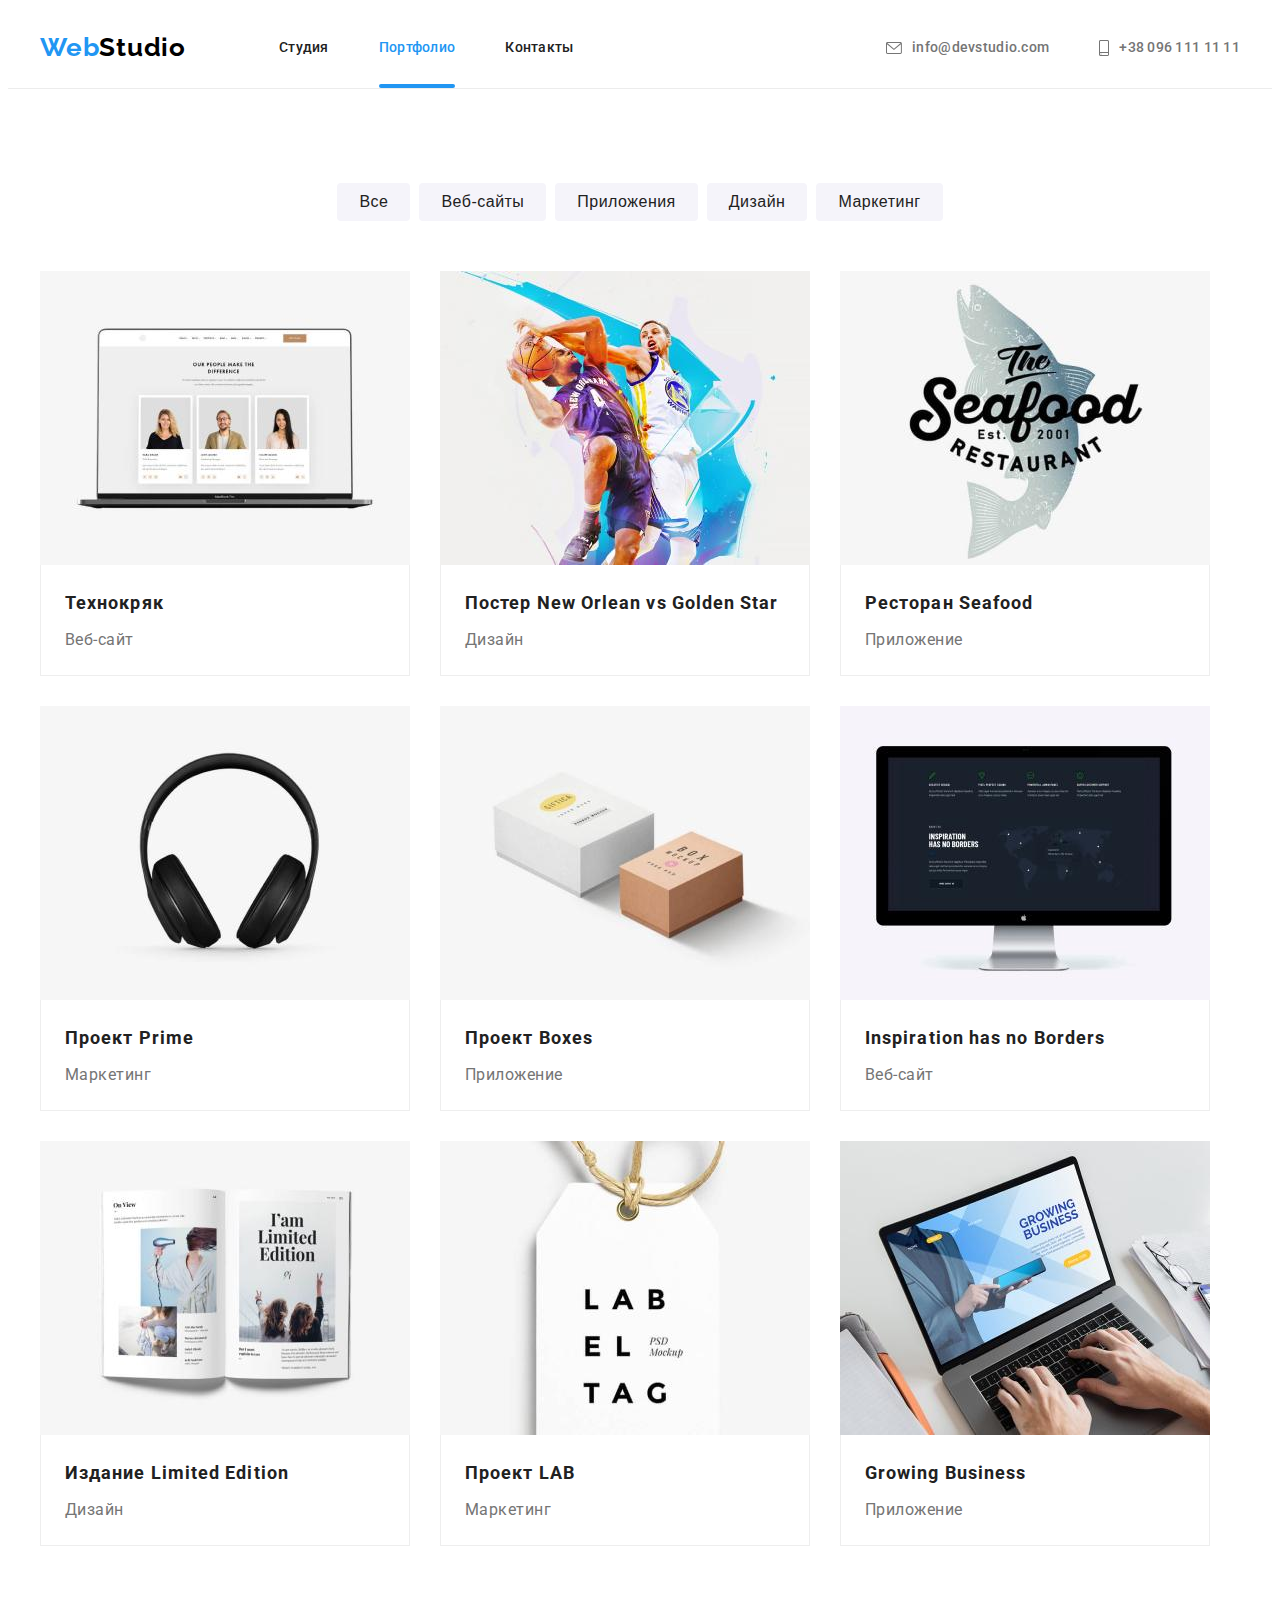
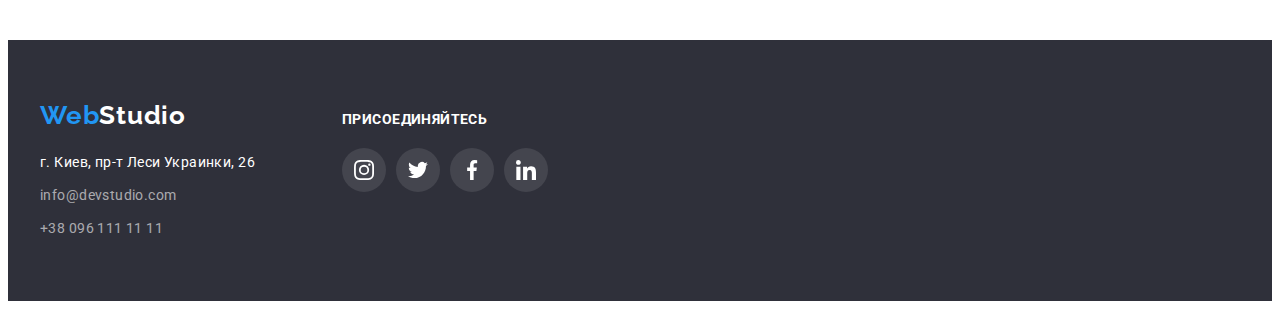
==== portfolio.html @ da031904 "copy hw5" ====
<!DOCTYPE html>
<html lang="ru">
  <head>
    <meta charset="UTF-8" />
    <meta http-equiv="X-UA-Compatible" content="IE=edge" />
    <meta name="viewport" content="width=device-width, initial-scale=1.0" />
    <title>Web Studio</title>
    <link rel="preconnect" href="https://fonts.googleapis.com" />
    <link rel="preconnect" href="https://fonts.gstatic.com" crossorigin />
    <link rel="preconnect" href="https://fonts.googleapis.com" />
    <link rel="preconnect" href="https://fonts.gstatic.com" crossorigin />
    <link
      href="https://fonts.googleapis.com/css2?family=Raleway:wght@700&family=Roboto:wght@400;500;700;900&display=swap"
      rel="stylesheet"
    />
    <link
      rel="stylesheet"
      href="https://cdnjs.cloudflare.com/ajax/libs/modern-normalize/1.1.0/modern-normalize.min.css"
      integrity="sha512-wpPYUAdjBVSE4KJnH1VR1HeZfpl1ub8YT/NKx4PuQ5NmX2tKuGu6U/JRp5y+Y8XG2tV+wKQpNHVUX03MfMFn9Q=="
      crossorigin="anonymous"
      referrerpolicy="no-referrer"
    />

    <link rel="stylesheet" href="./css/styles.css" />
  </head>
  <body>
    <!-- header -->
    <header>
      <div class="container header">
        <nav class="main-nav">
          <a class="logo" href="./index.html"><span class="logo-accent">Web</span>Studio</a>
          <ul class="site-nav list">
            <li><a class="link" href="./index.html">Студия</a></li>
            <li><a class="link is-active-page" href="./portfolio.html">Портфолио</a></li>
            <li><a class="link" href="">Контакты</a></li>
          </ul>
        </nav>
        <ul class="contacts list">
          <li>
            <a class="link" href="mailto:info@devstudio.com">
              <svg class="icon" width="16" height="12">
                <use href="./images/sprite.svg#pics-envelope"></use>
              </svg>
              info@devstudio.com</a
            >
          </li>
          <li>
            <a class="link" href="tel:+380961111111">
              <svg class="icon" width="10" height="16">
                <use href="./images/sprite.svg#pics-smartphone"></use>
              </svg>
              +38 096 111 11 11</a
            >
          </li>
        </ul>
      </div>
    </header>

    <main>
      <h1 class="visually-hidden">Портфолио</h1>
      <section class="portfolio section">
        <div class="container">
          <ul class="portfolio-selection list">
            <li><button class="btn" type="button">Все</button></li>
            <li><button class="btn" type="button">Веб-сайты</button></li>
            <li><button class="btn" type="button">Приложения</button></li>
            <li><button class="btn" type="button">Дизайн</button></li>
            <li><button class="btn" type="button">Маркетинг</button></li>
          </ul>

          <ul class="portfolio-projects list">
            <li class="item">
              <a href="">
                <div class="thumb">
                  <img
                    src="./images/port1-technocrack.jpg"
                    width="370"
                    height="294"
                    alt="Технокряк"
                  />
                  <div class="card-overlay">
                    Технокряк это современная площадка распространения коронавируса. Компании
                    используют эту платформу для цифрового шпионажа и атак на защищённые сервера
                    конкурентов.
                  </div>
                </div>
                <div class="card-description">
                  <h2>Технокряк</h2>
                  <p>Веб-сайт</p>
                </div>
              </a>
            </li>

            <li class="item">
              <a href="">
                <div class="thumb">
                  <img
                    src="./images/port2-poster-basketball.jpg"
                    width="370"
                    height="294"
                    alt="Постер New Orlean vs Golden Star"
                  />
                  <div class="card-overlay">
                    Технокряк это современная площадка распространения коронавируса. Компании
                    используют эту платформу для цифрового шпионажа и атак на защищённые сервера
                    конкурентов.
                  </div>
                </div>
                <div class="card-description">
                  <h2>Постер New Orlean vs Golden Star</h2>
                  <p>Дизайн</p>
                </div>
              </a>
            </li>

            <li class="item">
              <a href="">
                <div class="thumb">
                  <img
                    src="./images/port3-restaurant.jpg"
                    width="370"
                    height="294"
                    alt="Ресторан Seafood"
                  />
                  <div class="card-overlay">
                    Технокряк это современная площадка распространения коронавируса. Компании
                    используют эту платформу для цифрового шпионажа и атак на защищённые сервера
                    конкурентов.
                  </div>
                </div>
                <div class="card-description">
                  <h2>Ресторан Seafood</h2>
                  <p>Приложение</p>
                </div>
              </a>
            </li>

            <li class="item">
              <a href="">
                <div class="thumb">
                  <img src="./images/port4-prime.jpg" width="370" height="294" alt="Проект Prime" />
                  <div class="card-overlay">
                    Технокряк это современная площадка распространения коронавируса. Компании
                    используют эту платформу для цифрового шпионажа и атак на защищённые сервера
                    конкурентов.
                  </div>
                </div>
                <div class="card-description">
                  <h2>Проект Prime</h2>
                  <p>Маркетинг</p>
                </div>
              </a>
            </li>

            <li class="item">
              <a href="">
                <div class="thumb">
                  <img src="./images/port5-boxes.jpg" width="370" height="294" alt="Проект Prime" />
                  <div class="card-overlay">
                    Технокряк это современная площадка распространения коронавируса. Компании
                    используют эту платформу для цифрового шпионажа и атак на защищённые сервера
                    конкурентов.
                  </div>
                </div>
                <div class="card-description">
                  <h2>Проект Boxes</h2>
                  <p>Приложение</p>
                </div>
              </a>
            </li>

            <li class="item">
              <a href="">
                <div class="thumb">
                  <img
                    src="./images/port6-inspiration.jpg"
                    width="370"
                    height="294"
                    alt="Inspiration has no Borders"
                  />
                  <div class="card-overlay">
                    Технокряк это современная площадка распространения коронавируса. Компании
                    используют эту платформу для цифрового шпионажа и атак на защищённые сервера
                    конкурентов.
                  </div>
                </div>
                <div class="card-description">
                  <h2>Inspiration has no Borders</h2>
                  <p>Веб-сайт</p>
                </div>
              </a>
            </li>

            <li class="item">
              <a href="">
                <div class="thumb">
                  <img
                    src="./images/port7-limited-edition.jpg"
                    width="370"
                    height="294"
                    alt="Издание Limited Edition"
                  />
                  <div class="card-overlay">
                    Технокряк это современная площадка распространения коронавируса. Компании
                    используют эту платформу для цифрового шпионажа и атак на защищённые сервера
                    конкурентов.
                  </div>
                </div>
                <div class="card-description">
                  <h2>Издание Limited Edition</h2>
                  <p>Дизайн</p>
                </div>
              </a>
            </li>

            <li class="item">
              <a href="">
                <div class="thumb">
                  <img src="./images/port8-label.jpg" width="370" height="294" alt="Проект LAB" />
                  <div class="card-overlay">
                    Технокряк это современная площадка распространения коронавируса. Компании
                    используют эту платформу для цифрового шпионажа и атак на защищённые сервера
                    конкурентов.
                  </div>
                </div>
                <div class="card-description">
                  <h2>Проект LAB</h2>
                  <p>Маркетинг</p>
                </div>
              </a>
            </li>

            <li class="item">
              <a href="">
                <div class="thumb">
                  <img
                    src="./images/port9-growing-business.jpg"
                    width="370"
                    height="294"
                    alt="Growing Business"
                  />
                  <div class="card-overlay">
                    Технокряк это современная площадка распространения коронавируса. Компании
                    используют эту платформу для цифрового шпионажа и атак на защищённые сервера
                    конкурентов.
                  </div>
                </div>
                <div class="card-description">
                  <h2>Growing Business</h2>
                  <p>Приложение</p>
                </div>
              </a>
            </li>
          </ul>
        </div>
      </section>
    </main>

    <!-- footer -->
    <footer class="footer">
      <div class="container">
        <div class="our-location">
          <a class="logo" href="./index.html"><span class="logo-accent">Web</span>Studio</a>
          <address class="address">
            <p>г. Киев, пр-т Леси Украинки, 26</p>
            <a class="link" href="mailto:info@devstudio.com">info@devstudio.com</a>
            <a class="link" href="tel:+380961111111">+38 096 111 11 11</a>
          </address>
        </div>

        <div class="contact-us">
          <h2>присоединяйтесь</h2>
          <ul class="social-icons list">
            <li>
              <a href="" aria-label="instagram">
                <svg class="icon" width="20" height="20">
                  <use href="./images/sprite.svg#socials-instagram"></use>
                </svg>
              </a>
            </li>

            <li>
              <a href="" aria-label="twitter">
                <svg class="icon" width="20" height="20">
                  <use href="./images/sprite.svg#socials-twitter"></use>
                </svg>
              </a>
            </li>

            <li>
              <a href="" aria-label="facebook">
                <svg class="icon" width="20" height="20">
                  <use href="./images/sprite.svg#socials-facebook"></use>
                </svg>
              </a>
            </li>

            <li>
              <a href="" aria-label="linkedin">
                <svg class="icon" width="20" height="20">
                  <use href="./images/sprite.svg#socials-linkedin"></use>
                </svg>
              </a>
            </li>
          </ul>
        </div>
      </div>
    </footer>
  </body>
</html>
---- css/styles.css ----
:root {
  --text-main: #757575;
  --text-accent: #2196f3;
  --text-heading: #212121;
  --text-white: #ffffff;

  --bg-main: #ffffff;
  --bg-section: #2f303a;
  --bg-accent: #f5f4fa;

  --card-set-gap: 30px;
}

h1,
h2,
h3,
h4,
h5,
h6,
p,
ul {
  margin: 0;
  padding: 0;
}

img {
  display: block;
  max-width: 100%;
  height: auto;
}

body {
  background-color: var(--bg-main);
  color: var(--text-main);
  font-family: Roboto;
}

.container {
  width: 1200px;
  padding-left: 15px;
  padding-right: 15px;
  margin-left: auto;
  margin-right: auto;
}

.list {
  list-style: none;
}

.link {
  text-decoration: none;
  color: inherit;

  transition: color 250ms cubic-bezier(0.4, 0, 0.2, 1);
}

.link:hover,
.link:focus {
  color: var(--text-accent);
}

/* header */
header {
  border-bottom: 1px solid #ececec;
}

.header {
  display: flex;
  align-items: center;
  justify-content: space-between;
}

.main-nav {
  display: flex;
  align-items: center;
}

.logo {
  font-family: 'Raleway', sans-serif;
  font-weight: 700;
  font-size: 26px;
  line-height: 1.2;
  letter-spacing: 0.03em;
  color: #000000;
  text-decoration: none;
}

.main-nav .logo {
  margin-right: 93px;
}

.logo-accent {
  color: var(--text-accent);
}

.contacts,
.site-nav {
  display: flex;
  justify-content: center;
  align-items: center;

  font-weight: 500;
  font-size: 14px;
  line-height: 1.14;
  letter-spacing: 0.02em;
}

.site-nav a {
  padding-top: 32px;
  padding-bottom: 32px;
  display: block;
}

.contacts > li:not(:last-child) {
  margin-right: 50px;
}

.contacts .icon {
  fill: currentColor;
  margin-right: 10px;
}

.contacts a {
  display: flex;
  align-items: center;
}

.site-nav {
  color: var(--text-heading);
  margin: 0;
  padding: 0;
}

.site-nav > li:not(:last-child) {
  margin-right: 50px;
}

.site-nav .is-active-page {
  position: relative;
  color: var(--text-accent);
}

.site-nav .is-active-page::after {
  content: '';

  position: absolute;
  bottom: 0;
  display: block;
  height: 4px;
  width: 100%;
  background-color: var(--text-accent);
  border-radius: 2px;
}
/* main */

.section {
  padding-top: 94px;
  padding-bottom: 94px;
}

/* sectin-order */

.sectin-order {
  text-align: center;
  padding-top: 200px;
  padding-bottom: 200px;

  max-width: 1600px;
  height: 600px;
  margin-left: auto;
  margin-right: auto;

  background-image: linear-gradient(to right, rgba(47, 48, 58, 0.4), rgba(47, 48, 58, 0.4)),
    url(../images/banner.jpg);
  background-repeat: no-repeat;
  background-position: center;
  background-size: cover;
}

.sectin-order h1 {
  margin-bottom: 30px;
  max-width: 700px;
  display: block;
  text-align: center;
  margin-left: auto;
  margin-right: auto;
  font-weight: 900;
  font-size: 44px;
  line-height: 1.36;
  letter-spacing: 0.06em;
  color: var(--text-white);
  text-transform: uppercase;
}

.sectin-order button {
  font-weight: 700;
  font-size: 16px;
  line-height: 1.87;
  letter-spacing: 0.06em;
  color: var(--text-white);
  background: var(--text-accent);
  box-shadow: 0px 4px 4px rgba(0, 0, 0, 0.15);
  border-radius: 4px;
  cursor: pointer;

  transition: background 250ms cubic-bezier(0.4, 0, 0.2, 1);
}

.sectin-order button:hover,
.sectin-order button:focus {
  background: #188ce8;
}

/* benefits-section */
.benefits-section.section {
  padding-bottom: 0;
}

.benefits-section h3 {
  font-weight: 700;
  font-size: 14px;
  line-height: 1.14;
  letter-spacing: 0.03em;
  text-transform: uppercase;
  color: var(--text-heading);
  margin-bottom: 10px;
}

.benefits-section p {
  font-size: 14px;
  line-height: 1.71;
  letter-spacing: 0.03em;
}

.benefits-list {
  display: flex;
  justify-content: space-between;
}

.benefits-list .thumb {
  margin-bottom: 30px;
  display: flex;
  justify-content: center;
  align-items: center;

  background: var(--bg-accent);
  border-radius: 4px;
  width: 270px;
  height: 120px;
}

.benefits-list > li {
  width: calc((100% - var(--card-set-gap) * 3) / 4);
}

.benefits-list > li:not(:last-child) {
  margin-right: var(--card-set-gap);
}

/* work-section */
.section-heading {
  margin-bottom: 50px;

  font-weight: 700;
  font-size: 36px;
  line-height: 1.17;
  text-align: center;
  letter-spacing: 0.03em;
  color: var(--text-heading);
}

.work-list {
  display: flex;
}

.work-list > li:not(:last-child) {
  margin-right: var(--card-set-gap);
}

.work-list .thumb {
  position: relative;
}

.work-list .description {
  position: absolute;
  text-align: center;
  padding: 27px;
  left: 0;
  bottom: 0;
  width: 100%;
  min-height: 70px;
  font-weight: 700;
  font-size: 14px;
  line-height: 1.14;
  letter-spacing: 0.03em;
  text-transform: uppercase;
  color: #ffffff;
  background: rgba(47, 48, 58, 0.8);
}

/* team-section */
.team-section {
  background: var(--bg-accent);
}

.card {
  width: 270px;
  background: var(--bg-main);
  text-align: center;
  font-size: 16px;
  line-height: 1.19;
  text-align: center;
  letter-spacing: 0.03em;

  box-shadow: 0px 1px 3px rgba(0, 0, 0, 0.12), 0px 1px 1px rgba(0, 0, 0, 0.14),
    0px 2px 1px rgba(0, 0, 0, 0.2);
  border-radius: 0px 0px 4px 4px;
}

.team-section .card-description {
  padding: var(--card-set-gap);
}

.team-section h3 {
  color: var(--text-heading);
  font-weight: 500;
  font-size: inherit;

  margin: 0 0 10px 0;
}

.team-section p {
  margin-bottom: 16px;
}

.team-list {
  display: flex;
}

.team-list > .card:not(:last-child) {
  margin-right: var(--card-set-gap);
}

.social-icons {
  width: 206px;
  display: flex;
  justify-content: space-between;
}

.social-icons li:not(:last-child) {
  margin-right: 10px;
}

.social-icons a {
  width: 44px;
  height: 44px;
  border-radius: 50%;
  display: flex;
  justify-content: center;
  align-items: center;
  color: #afb1b8;

  transition: color 250ms cubic-bezier(0.4, 0, 0.2, 1),
    background-color 250ms cubic-bezier(0.4, 0, 0.2, 1);
}

.social-icons a:hover,
.social-icons a:focus {
  background-color: var(--text-accent);
  color: var(--bg-accent);
}

.social-icons .icon {
  fill: currentColor;
}

/* Clients Section */
.clients-list {
  display: flex;
}

.clients-list > .client:not(:last-child) {
  margin-right: 30px;
}

.clients-list a {
  display: flex;
  justify-content: center;
  align-items: center;

  width: 170px;
  height: 92px;

  color: #afb1b8;
  border: 1px solid currentColor;
  border-radius: 4px;

  transition: color 250ms cubic-bezier(0.4, 0, 0.2, 1);
}

.clients-list .icon {
  fill: currentColor;
}

.clients-list a:hover,
.clients-list a:focus {
  color: var(--text-accent);
}

/* footer */
.footer {
  padding-top: 60px;
  padding-bottom: 60px;
  background: var(--bg-section);
}

.footer .logo {
  color: var(--text-white);
  display: inline-block;
  margin-bottom: 20px;
}

.address {
  font-size: 14px;
  line-height: 1.71;
  letter-spacing: 0.03em;
  font-style: normal;
  color: rgba(255, 255, 255, 0.6);
}

.address > a {
  display: block;
  margin-top: 9px;
}

.address p {
  color: var(--text-white);
}

.contact-us h2 {
  margin-bottom: 20px;

  font-size: 14px;
  line-height: 1.14;
  letter-spacing: 0.03em;
  text-transform: uppercase;

  color: #ffffff;
}

.footer > .container {
  display: flex;
  align-items: baseline;
}

.our-location {
  min-width: 232px;
  margin-right: 70px;
}

.contact-us a {
  color: var(--text-white);
  background: rgba(255, 255, 255, 0.1);

  transition: background 250ms cubic-bezier(0.4, 0, 0.2, 1);
}

.contact-us a:hover,
.contact-us a:focus {
  background: var(--text-accent);
}

/*  portfolio*/
.portfolio {
  font-family: Roboto;
  background: var(--bg-main);
}

.portfolio-selection {
  display: flex;
  justify-content: center;
  margin-bottom: 50px;
}

.portfolio-selection > li:not(:last-child) {
  margin-right: 9px;
}

.portfolio-selection .btn {
  padding: 6px 22px;
  font-weight: 500;
  font-size: 16px;
  line-height: 1.62;
  text-align: center;
  letter-spacing: 0.03em;
  color: var(--text-heading);
  background: var(--bg-accent);
  border-radius: 4px;
  border: none;

  transition-property: color, background, box-shadow;
  transition-duration: 250ms;
  transition-timing-function: cubic-bezier(0.4, 0, 0.2, 1);
}

.portfolio-selection .btn:hover,
.portfolio-selection .btn:focus {
  color: var(--text-white);
  background: var(--text-accent);

  box-shadow: 0px 3px 1px rgba(0, 0, 0, 0.1), 0px 1px 2px rgba(0, 0, 0, 0.08),
    0px 2px 2px rgba(0, 0, 0, 0.12);
  cursor: pointer;
}

/* portfolio card set */
.portfolio-projects {
  display: flex;
  flex-wrap: wrap;
  margin-top: calc(-1 * var(--card-set-gap));
  margin-left: calc(-1 * var(--card-set-gap));
}

.portfolio-projects > .item {
  flex-basis: calc((100%- 2 * var(--card-set-gap)) / 3);
  margin-left: var(--card-set-gap);
  margin-top: var(--card-set-gap);
}

.portfolio-projects a {
  text-decoration: none;
  color: inherit;

  transition: box-shadow 250ms cubic-bezier(0.4, 0, 0.2, 1);
}

.portfolio-projects a:hover,
.portfolio-projects a:focus {
  display: block;
  box-shadow: 0px 1px 1px rgba(0, 0, 0, 0.12), 0px 4px 4px rgba(0, 0, 0, 0.06),
    1px 4px 6px rgba(0, 0, 0, 0.16);
}

.portfolio-projects .card-description {
  padding: 20px 24px;
  border: 1px solid #eeeeee;
  border-top: none;
}

.portfolio-projects h2 {
  margin: 0 0 4px 0;

  font-weight: 700;
  font-size: 18px;
  line-height: 2;
  letter-spacing: 0.06em;
  color: var(--text-heading);
}

.portfolio-projects p {
  font-size: 16px;
  line-height: 1.87;
  letter-spacing: 0.03em;
  color: var(--text-main);
  margin: 0;
}

.portfolio-projects .thumb {
  position: relative;
  overflow: hidden;
}

.card-overlay {
  position: absolute;
  left: 0;
  bottom: 0;
  width: 100%;
  height: 100%;
  padding: 63px 24px;
  font-size: 18px;
  line-height: 1.56;
  letter-spacing: 0.03em;
  color: #ffffff;
  background: rgba(33, 150, 243, 0.9);

  transform: translateY(100%);
  transition: transform 250ms cubic-bezier(0.4, 0, 0.2, 1);
}

.portfolio-projects a:hover .card-overlay,
.portfolio-projects a:focus .card-overlay {
  transform: translateY(0);
}

/* modal */

.backdrop {
  position: fixed;
  left: 0;
  top: 0;
  width: 100vw;
  height: 100vh;
  background: rgba(0, 0, 0, 0.2);

  opacity: 1;
  transition: opacity 250ms cubic-bezier(0.4, 0, 0.2, 1);
}

.backdrop.is-hidden {
  opacity: 0;
  pointer-events: none;
}

.modal {
  min-width: 528px;
  min-height: 581px;
  position: absolute;
  top: 50%;
  left: 50%;
  transform: translate(-50%, -50%) scale(1);
  background: #ffffff;

  transition: transform 250ms cubic-bezier(0.4, 0, 0.2, 1);
}

.backdrop.is-hidden .modal {
  transform: translate(-50%, -50%) scale(1.2);
}
.modal .close-btn {
  position: absolute;
  top: 8px;
  right: 8px;
  cursor: pointer;
  justify-content: center;
  align-items: center;
  width: 30px;
  height: 30px;
  background: #ffffff;
  border: 1px solid rgba(0, 0, 0, 0.1);
  border-radius: 50%;
  margin: 0;
  padding: 0;
}

/* Visually hidden */
.visually-hidden {
  position: absolute;
  width: 1px;
  height: 1px;
  margin: -1px;
  border: 0;
  padding: 0;
  white-space: nowrap;
  clip-path: inset(100%);
  clip: rect(0 0 0 0);
  overflow: hidden;
}
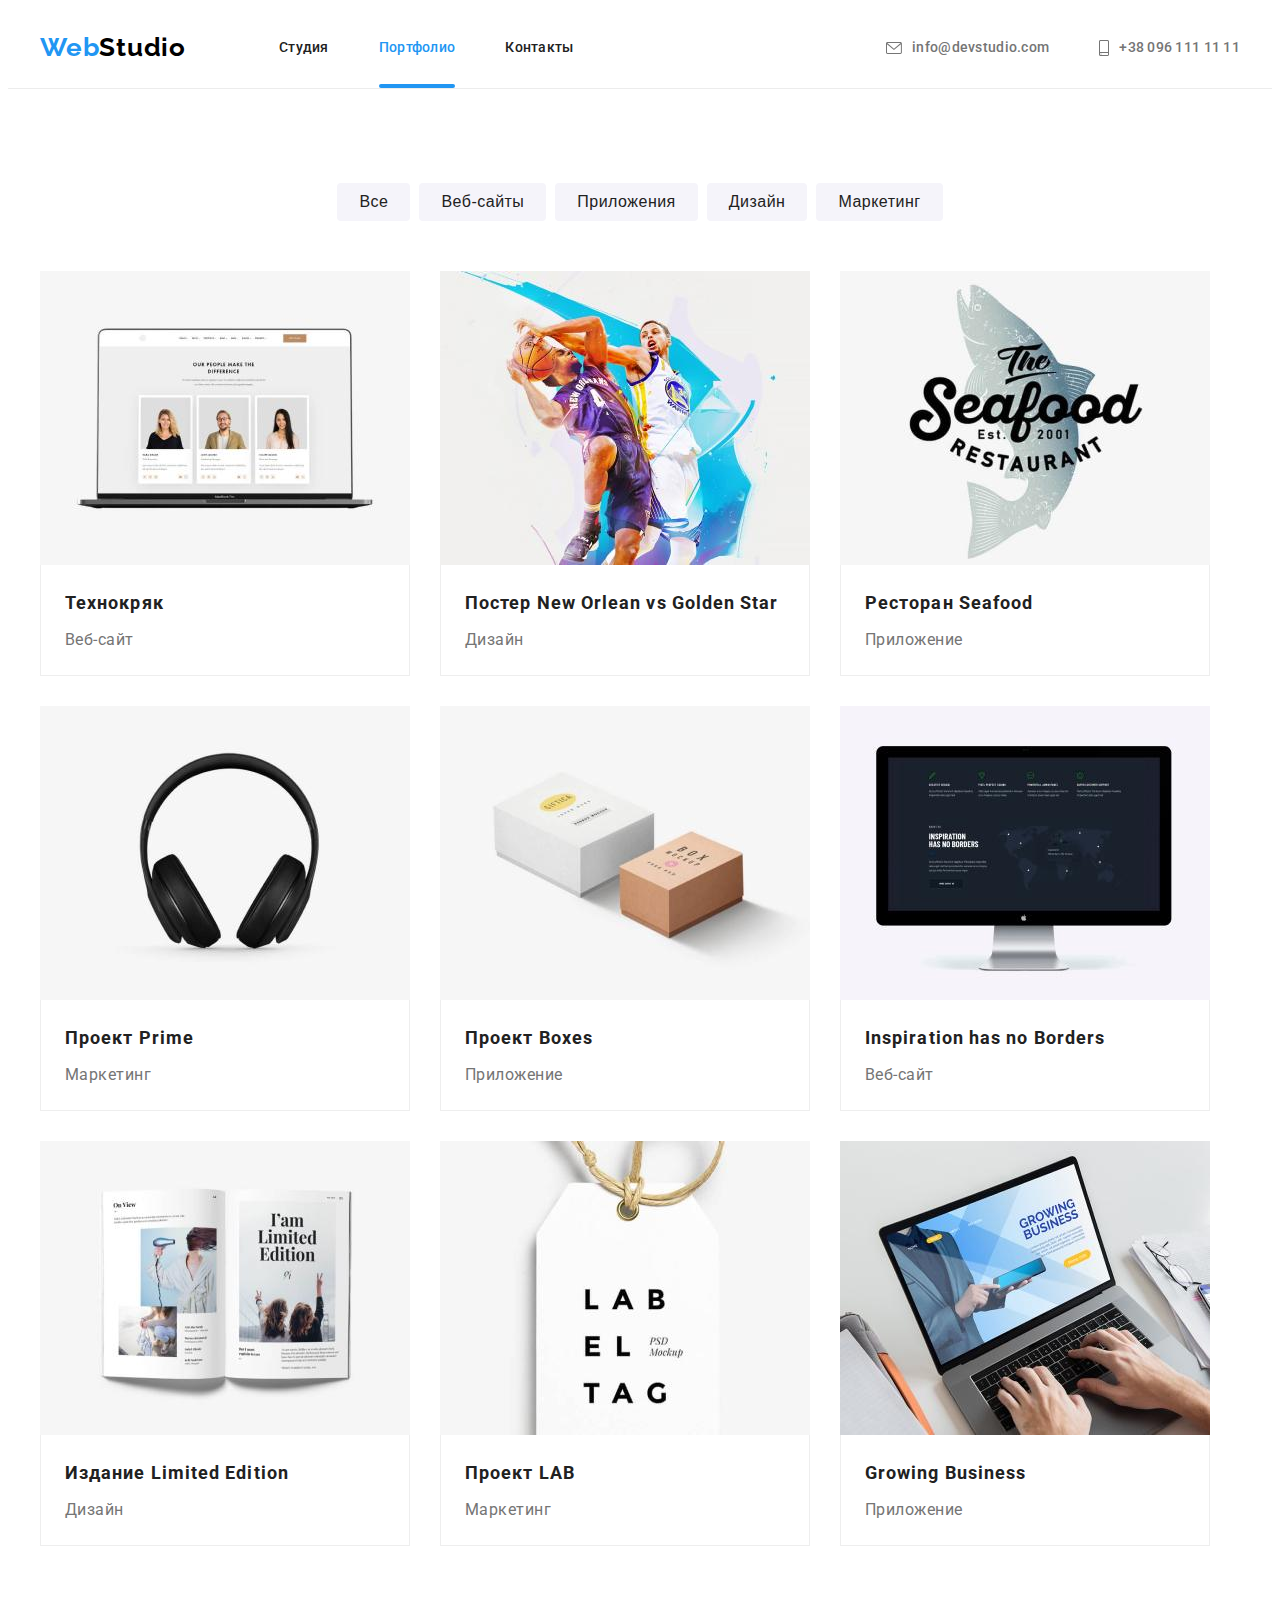
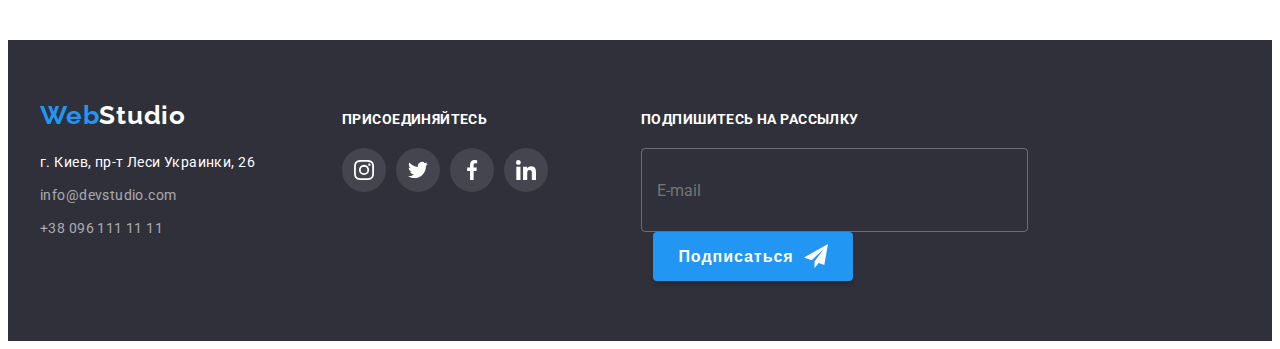
==== commit 3d962068: "footer-subscription + modal" ====
--- a/portfolio.html
+++ b/portfolio.html
@@ -304,6 +304,19 @@
             </li>
           </ul>
         </div>
+        <form class="subscription">
+          <h2>Подпишитесь на рассылку</h2>
+          <div class="form-field">
+            <input type="email" name="email" id="email" class="input" placeholder=" " />
+            <label for="email" class="label">E-mail</label>
+          </div>
+          <button class="button" type="submit">
+            Подписаться
+            <svg class="btn-icon" width="24" height="24">
+              <use href="./images/sprite.svg#send"></use>
+            </svg>
+          </button>
+        </form>
       </div>
     </footer>
   </body>
--- a/css/styles.css
+++ b/css/styles.css
@@ -192,7 +192,10 @@
   text-transform: uppercase;
 }
 
-.sectin-order button {
+.button {
+    border: none;
+  padding: 10px;
+  min-width: 200px;
   font-weight: 700;
   font-size: 16px;
   line-height: 1.87;
@@ -206,8 +209,8 @@
   transition: background 250ms cubic-bezier(0.4, 0, 0.2, 1);
 }
 
-.sectin-order button:hover,
-.sectin-order button:focus {
+.button:hover,
+.button:focus {
   background: #188ce8;
 }
 
@@ -470,6 +473,66 @@
   background: var(--text-accent);
 }
 
+.contact-us {
+  margin-right: 93px;
+}
+
+.subscription h2 {
+  margin-bottom: 20px;
+
+  font-weight: 700;
+  font-size: 14px;
+  line-height: 1.14;
+  letter-spacing: 0.03em;
+  text-transform: uppercase;
+  color: #ffffff;
+}
+
+.subscription .form-field{
+  position: relative;
+  display: inline-flex;
+  align-items: stretch;
+}
+
+.subscription .label{
+  position: absolute;
+  left: 16px;
+  top: 50%;
+  transform: translate(0, -50%);
+  transition: transform 250ms cubic-bezier(0.4, 0, 0.2, 1);
+
+}
+
+.subscription .input{
+  display: inline-block;
+  min-width: 353px;
+  height: 50px;
+  background-color: inherit;
+  padding: 16px;
+  color: rgba(255, 255, 255, 0.6);
+  border: 1px solid rgba(255, 255, 255, 0.3);
+  border-radius: 4px;
+}
+
+.subscription .input:focus-within{
+  outline: none;
+}
+
+.subscription .input:focus-within + .label,
+.subscription .input:not(:placeholder-shown)+.label
+{
+  transform: translate(-70px, -50%);
+}
+
+.subscription .button{
+  display: inline-flex;
+  align-items: center;
+  justify-content: center;
+  margin-left: 12px;
+}
+
+.subscription .btn-icon{margin-left: 10px;}
+
 /*  portfolio*/
 .portfolio {
   font-family: Roboto;
@@ -612,6 +675,8 @@
 }
 
 .modal {
+  padding: 40px;
+
   min-width: 528px;
   min-height: 581px;
   position: absolute;
@@ -619,6 +684,10 @@
   left: 50%;
   transform: translate(-50%, -50%) scale(1);
   background: #ffffff;
+  box-shadow: 0px 1px 3px rgba(0, 0, 0, 0.12),
+  0px 1px 1px rgba(0, 0, 0, 0.14),
+  0px 2px 1px rgba(0, 0, 0, 0.2);
+  border-radius: 4px;
 
   transition: transform 250ms cubic-bezier(0.4, 0, 0.2, 1);
 }
@@ -642,6 +711,154 @@
   padding: 0;
 }
 
+.close-btn svg{
+  fill: currentColor;
+  transition: color 250ms cubic-bezier(0.4, 0, 0.2, 1);
+}
+
+.close-btn:focus svg,
+.close-btn:hover svg{
+  color: var(--text-accent);
+}
+
+
+.form-feedback h2{
+  margin-bottom: 12px;
+
+  font-weight: 700;
+  font-size: 20px;
+  line-height: 1.15;
+  text-align: center;
+  letter-spacing: 0.03em;
+  
+  color: var(--text-heading);
+
+}
+
+.form-label{
+  margin-bottom: 4px;
+  font-size: 12px;
+  line-height: 1.17;
+  letter-spacing: 0.01em;
+}
+
+.form-input{
+  padding: 11px 11px 11px 42px;
+  border: 1px solid rgba(33, 33, 33, 0.2);
+  border-radius: 4px;
+  transition: outline 250ms cubic-bezier(0.4, 0, 0.2, 1);
+}
+
+
+.form-input:focus{
+   outline: 1px solid var(--text-accent);
+}
+
+.form-icon{
+    transition: fill 250ms cubic-bezier(0.4, 0, 0.2, 1);
+}
+
+.form-input:focus-within ~ .form-icon{
+  fill: var(--text-accent);
+}
+
+.formfield {
+  position: relative;
+  margin-bottom: 10px;
+  display: flex;
+  flex-direction: column;
+}
+
+
+
+.formfield .form-icon{
+  position: absolute;
+  left: 14px;
+  top: 50%;
+
+}
+
+.formfield textarea{
+    padding: 12px 16px;
+}
+
+.formfield textarea::placeholder{
+      color: rgba(117, 117, 117, 0.5);
+}
+
+textarea {
+  resize: none;
+}
+
+.policy{
+  display: flex;
+  position: relative;
+  margin-top: 20px;
+  flex-direction: row;
+justify-content: center;
+align-items: center;
+}
+
+.policy .form-label{
+  margin-bottom: 0;
+  font-size: 14px;
+  line-height: 1.71;
+  letter-spacing: 0.03em;
+}
+
+.policy .checkbox{
+    width: 1px;
+    height: 1px;
+    margin: -1px;
+    border: 0;
+    padding: 0;
+    white-space: nowrap;
+    clip-path: inset(100%);
+    clip: rect(0 0 0 0);
+    overflow: hidden;
+}
+
+.policy{position: relative;}
+
+.policy .checkbox:checked ~ .unchecked{
+opacity: 0;}
+
+.policy .checkbox:checked~ .checked {
+  opacity: 1;
+}
+
+.policy .checked{
+  opacity: 0;
+      transition: opacity 250ms cubic-bezier(0.4, 0, 0.2, 1);
+}
+
+.policy .unchecked {
+  opacity: 1;
+  transition: opacity 250ms cubic-bezier(0.4, 0, 0.2, 1);
+}
+
+.policy .checked,
+.policy .unchecked{
+  position: absolute;
+  left: 12px;
+  top: 50%;
+  transform: translateY(-50%);
+
+  pointer-events: none;
+}
+
+.policy .form-label{
+  padding-left: 26px;
+}
+
+.form-feedback .button{
+  display: block;
+  margin-top: 30px;
+margin-left: auto;
+margin-right: auto;}
+
+
+
 /* Visually hidden */
 .visually-hidden {
   position: absolute;
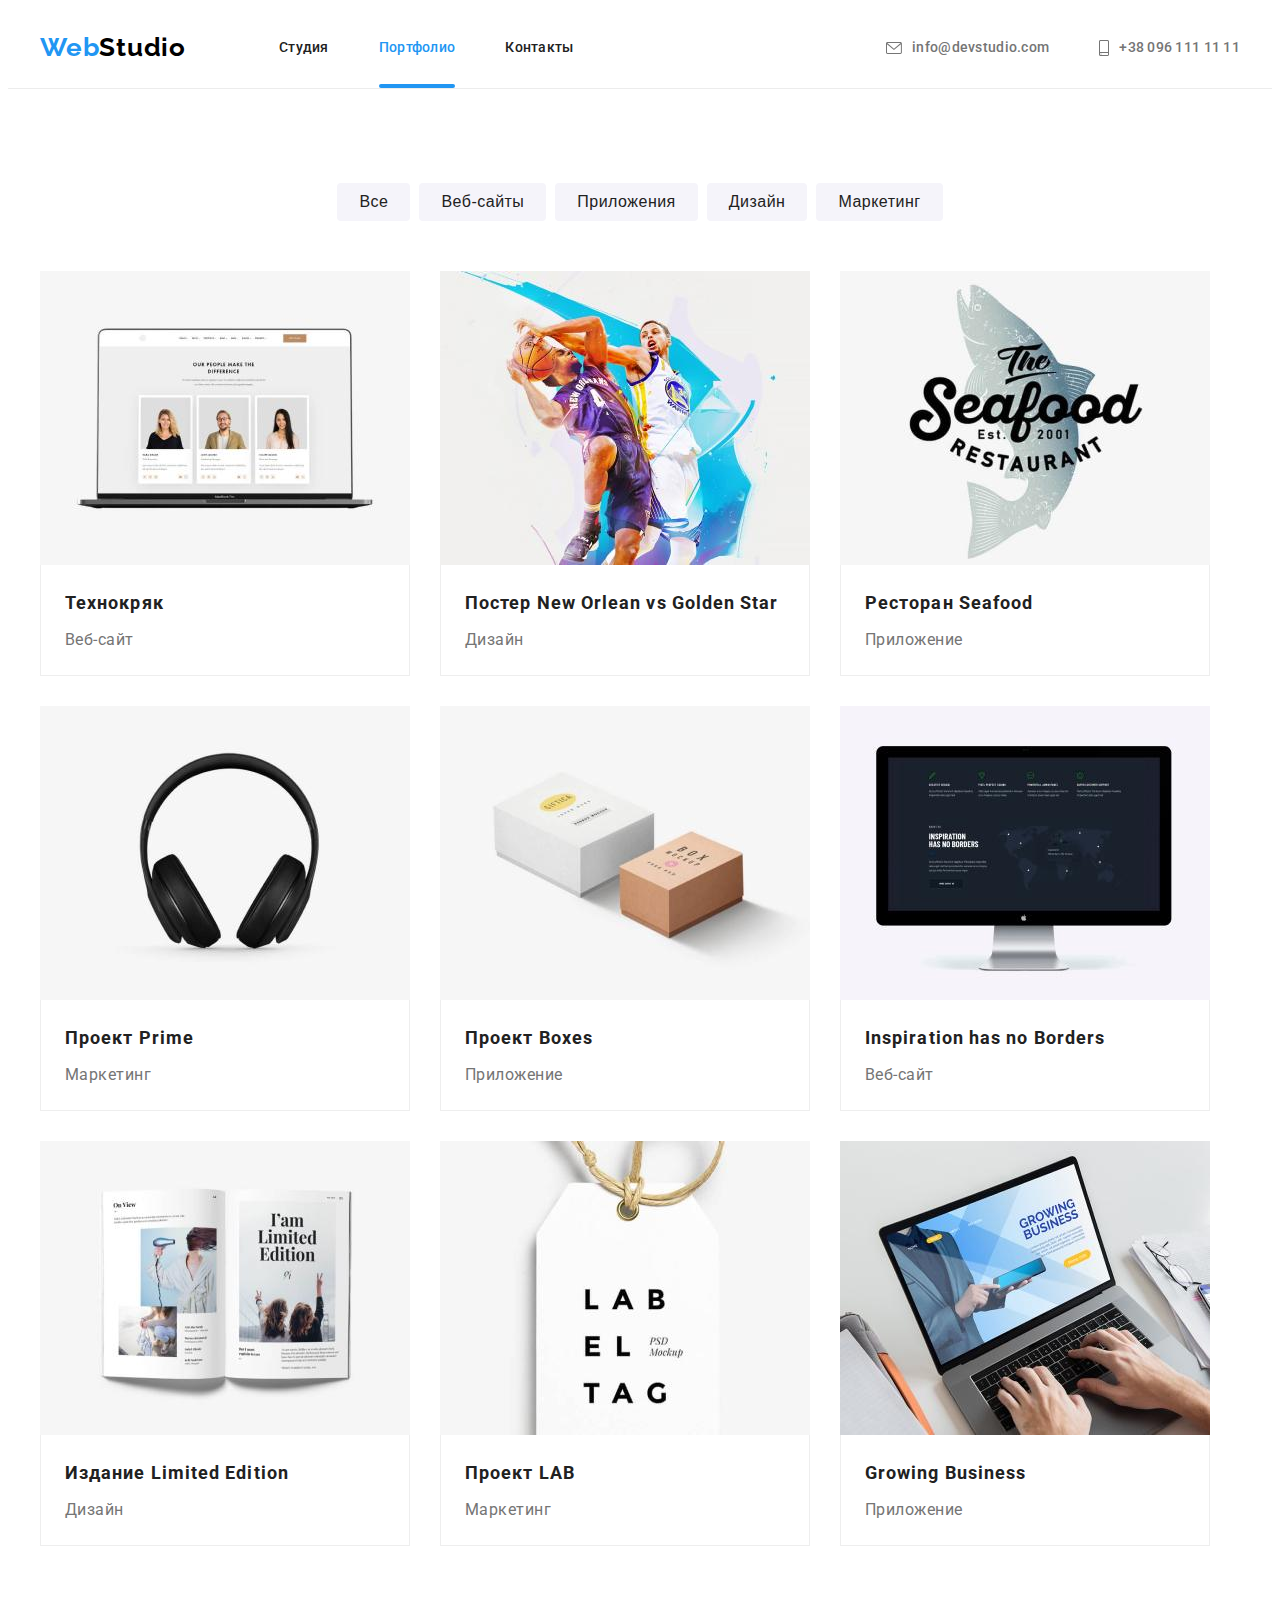
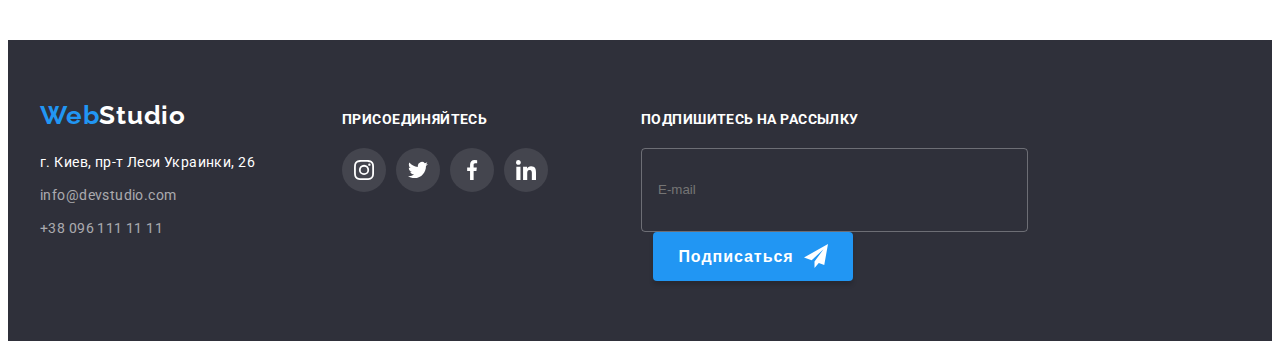
==== commit f57688c0: "after review changes" ====
--- a/portfolio.html
+++ b/portfolio.html
@@ -307,8 +307,8 @@
         <form class="subscription">
           <h2>Подпишитесь на рассылку</h2>
           <div class="form-field">
-            <input type="email" name="email" id="email" class="input" placeholder=" " />
-            <label for="email" class="label">E-mail</label>
+            <input type="email" name="email" id="email" class="input" placeholder="E-mail" />
+            <!-- <label for="email" class="label">E-mail</label> -->
           </div>
           <button class="button" type="submit">
             Подписаться
--- a/css/styles.css
+++ b/css/styles.css
@@ -489,19 +489,22 @@
 }
 
 .subscription .form-field{
-  position: relative;
+  /* position: relative; */
   display: inline-flex;
   align-items: stretch;
 }
 
-.subscription .label{
+/* .subscription .label{
   position: absolute;
   left: 16px;
   top: 50%;
   transform: translate(0, -50%);
   transition: transform 250ms cubic-bezier(0.4, 0, 0.2, 1);
-
-}
+} */
+
+/* .subscription .input::placeholder{
+  color: pink;
+} */
 
 .subscription .input{
   display: inline-block;
@@ -518,11 +521,11 @@
   outline: none;
 }
 
-.subscription .input:focus-within + .label,
+/* .subscription .input:focus-within + .label,
 .subscription .input:not(:placeholder-shown)+.label
 {
   transform: translate(-70px, -50%);
-}
+} */
 
 .subscription .button{
   display: inline-flex;
@@ -740,13 +743,15 @@
   font-size: 12px;
   line-height: 1.17;
   letter-spacing: 0.01em;
+  cursor: pointer;
 }
 
 .form-input{
   padding: 11px 11px 11px 42px;
   border: 1px solid rgba(33, 33, 33, 0.2);
   border-radius: 4px;
-  transition: outline 250ms cubic-bezier(0.4, 0, 0.2, 1);
+  transition: border 250ms cubic-bezier(0.4, 0, 0.2, 1);
+  cursor: pointer;
 }
 
 
@@ -780,6 +785,7 @@
 
 .formfield textarea{
     padding: 12px 16px;
+    min-height: 120px;
 }
 
 .formfield textarea::placeholder{
